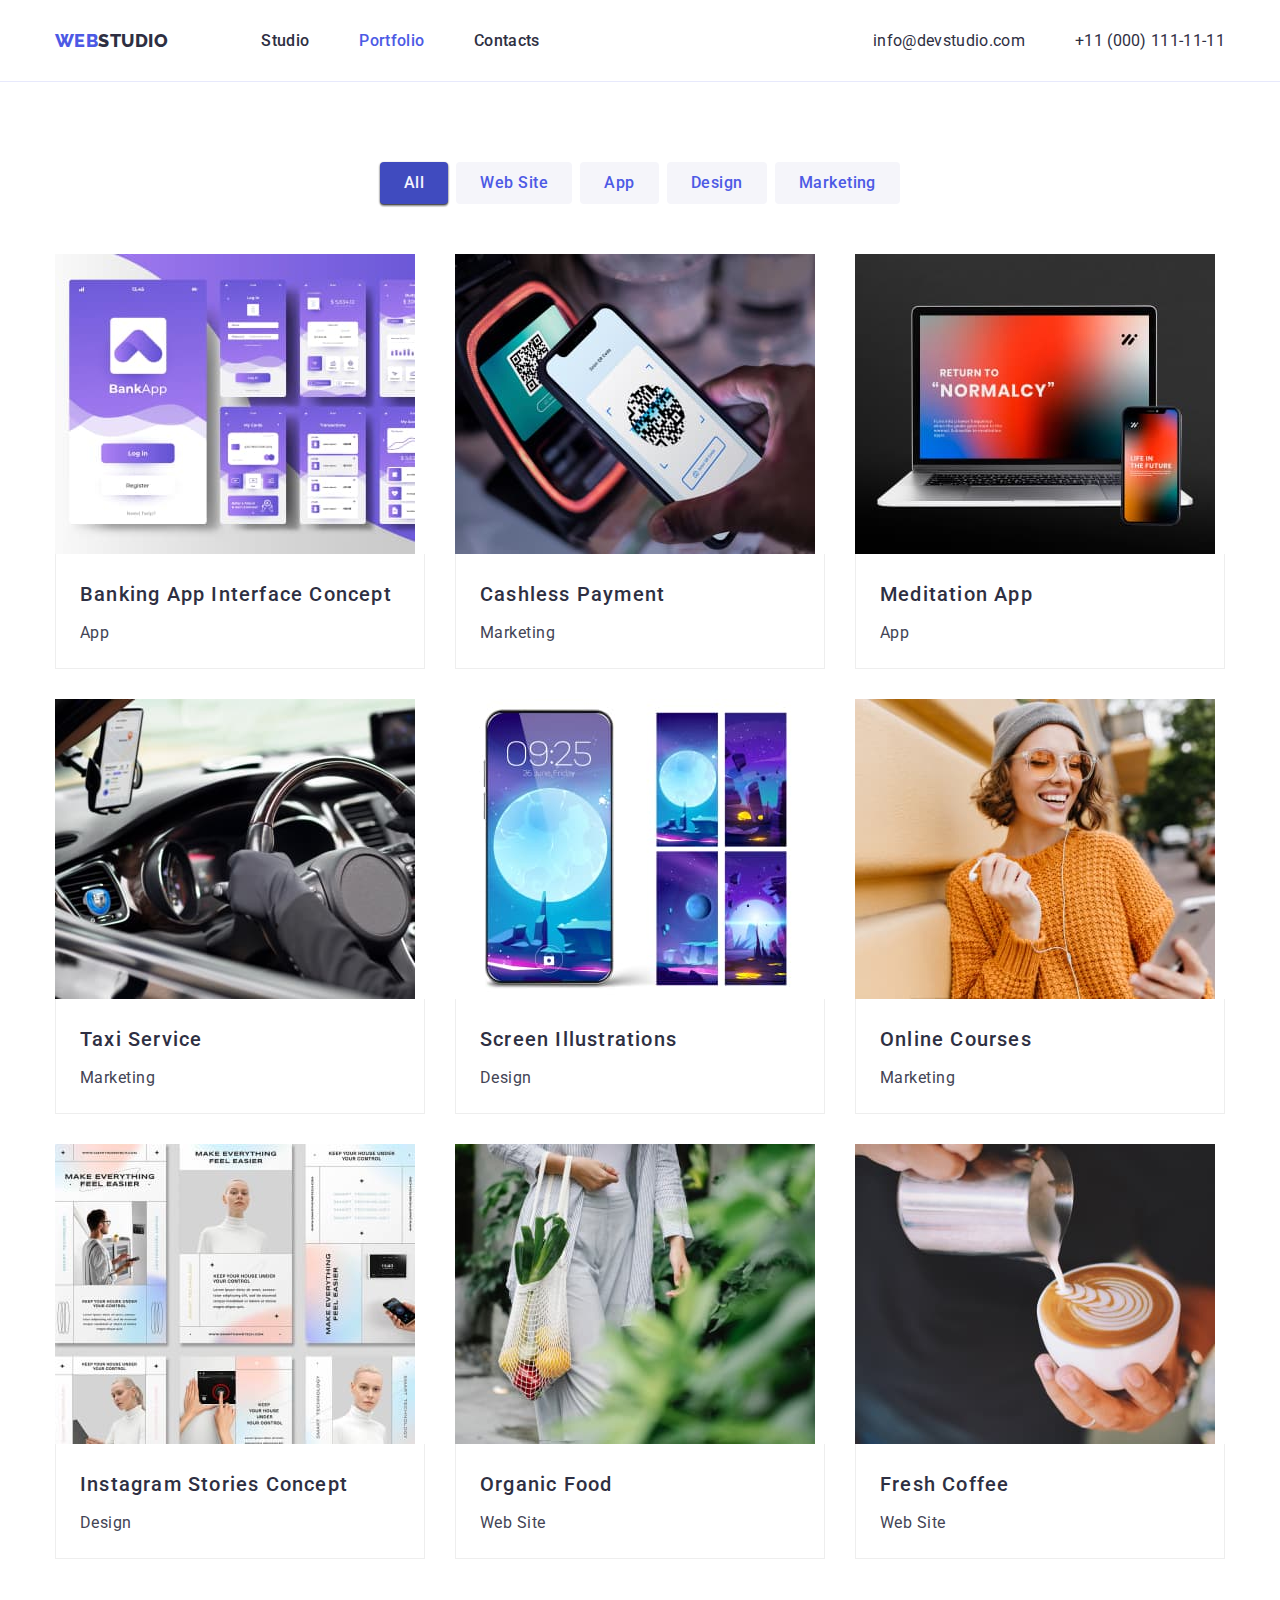
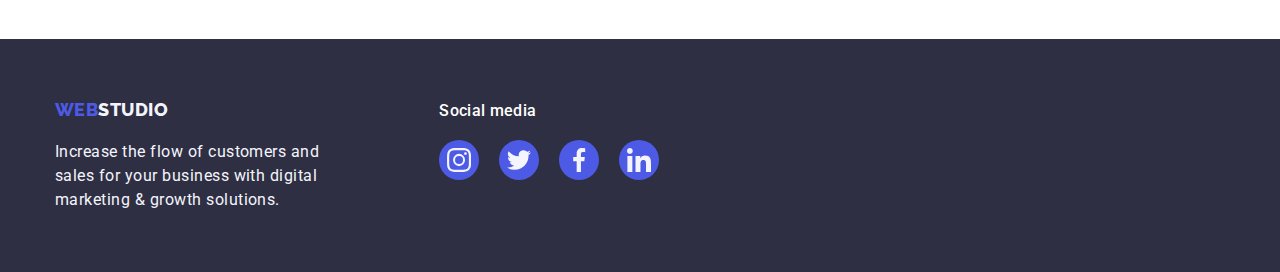
==== portfolio.html @ ef2d902b "Initial commit" ====
<!DOCTYPE html>
<html lang="en">
  <head>
    <meta charset="UTF-8" />
    <meta name="viewport" content="width=device-width, initial-scale=1.0" />
    <title>Portfolio</title>
    <link rel="preconnect" href="https://fonts.googleapis.com " />
    <link rel="preconnect" href="https://fonts.gstatic.com " crossorigin />
    <link
      rel="stylesheet"
      href="https://cdnjs.cloudflare.com/ajax/libs/modern-normalize/2.0.0/modern-normalize.min.css"
    />
    <link rel="stylesheet" href="./css/styles.css" />
    <link
      href="https://fonts.googleapis.com/css2?family=Raleway:wght@800&family=Roboto:wght@400;500;700;900&display=swap"
      rel="stylesheet"
    />
  </head>
  <body>
    <!-- HEADER -->

    <header class="page-header">
      <div class="container menu">
        <nav class="navigation">
          <a class="logo-link" href="#"
            ><span class="logo">WEB</span><span class="studio">STUDIO</span></a
          >
          <ul class="nav-menu list">
            <li class="item">
              <a class="page link" href="./index.html">Studio</a>
            </li>
            <li class="item">
              <a class="page current link" href="./portfolio.html">Portfolio</a>
            </li>
            <li class="item">
              <a class="page link" href="#">Contacts</a>
            </li>
          </ul>
        </nav>
        <ul class="contacts-menu list">
          <li class="item">
            <a class="contact link" href="mailto:info@devstudio.com"
              >info@devstudio.com</a
            >
          </li>
          <li class="item">
            <a class="contact link" href="tel:+110001111111"
              >+11 (000) 111-11-11</a
            >
          </li>
        </ul>
      </div>
    </header>

    <!-- MAIN -->
    <main>
      <!-- Section 1 -->
      <section class="secton">
        <div class="container">
          <ul class="filters list">
            <li class="space">
              <button class="button filter current" type="button">All</button>
            </li>
            <li class="space">
              <button class="button filter" type="button">Web Site</button>
            </li>
            <li class="space">
              <button class="button filter" type="button">App</button>
            </li>
            <li class="space">
              <button class="button filter" type="button">Design</button>
            </li>
            <li class="space">
              <button class="button filter" type="button">Marketing</button>
            </li>
          </ul>
          <!-- Section 2 -->
          <ul class="projects list">
            <li class="project-card">
              <a href="" class="project link">
                <img
                  src="images/hw2-banking-app.jpg"
                  alt="Banking App Interface"
                  width="360"
                  height="300"
                  class="image"
                />
                <div class="substrate">
                  <h2 class="name">Banking App Interface Concept</h2>
                  <p class="type">App</p>
                </div>
              </a>
            </li>
            <li class="project-card">
              <a href="" class="project link">
                <img
                  src="images/hw2-cashless.jpg"
                  alt="Cellphone with QR Codes"
                  width="360"
                  height="300"
                  class="image"
                />
                <div class="substrate">
                  <h2 class="name">Cashless Payment</h2>
                  <p class="type">Marketing</p>
                </div>
              </a>
            </li>
            <li class="project-card">
              <a href="" class="project link">
                <img
                  src="images/hw2-meditation.jpg"
                  alt="Laptop and cellphone"
                  width="360"
                  height="300"
                  class="image"
                />
                <div class="substrate">
                  <h2 class="name">Meditation App</h2>
                  <p class="type">App</p>
                </div>
              </a>
            </li>
            <li class="project-card">
              <a href="" class="project link">
                <img
                  src="images/hw2-taxi.jpg"
                  alt="Drive Wheel"
                  width="360"
                  height="300"
                  class="image"
                />
                <div class="substrate">
                  <h2 class="name">Taxi Service</h2>
                  <p class="type">Marketing</p>
                </div>
              </a>
            </li>
            <li class="project-card">
              <a href="" class="project link">
                <img
                  src="images/hw2-screen-illustrations.jpg"
                  alt="Cellphone Screen Illustrations"
                  width="360"
                  height="300"
                  class="image"
                />
                <div class="substrate">
                  <h2 class="name">Screen Illustrations</h2>
                  <p class="type">Design</p>
                </div>
              </a>
            </li>
            <li class="project-card">
              <a href="" class="project link">
                <img
                  src="images/hw2-online-courses.jpg"
                  alt="A girl wearing orange T-shrit"
                  width="360"
                  height="300"
                  class="image"
                />
                <div class="substrate">
                  <h2 class="name">Online Courses</h2>
                  <p class="type">Marketing</p>
                </div>
              </a>
            </li>
            <li class="project-card">
              <a href="" class="project link">
                <img
                  src="images/hw2-instagram-stories.jpg"
                  alt="Instagram stories"
                  width="360"
                  height="300"
                  class="image"
                />
                <div class="substrate">
                  <h2 class="name">Instagram Stories Concept</h2>
                  <p class="type">Design</p>
                </div>
              </a>
            </li>
            <li class="project-card">
              <a href="" class="project link">
                <img
                  src="images/hw2-organic-foods.jpg"
                  alt="Lady carrying a bag of foods"
                  width="360"
                  height="300"
                  class="image"
                />
                <div class="substrate">
                  <h2 class="name">Organic Food</h2>
                  <p class="type">Web Site</p>
                </div>
              </a>
            </li>
            <li class="project-card">
              <a href="" class="project link">
                <img
                  src="images/hw2-fresh-coffee.jpg"
                  alt="Coffee Art"
                  width="360"
                  height="300"
                  class="image"
                />
                <div class="substrate">
                  <h2 class="name">Fresh Coffee</h2>
                  <p class="type">Web Site</p>
                </div>
              </a>
            </li>
          </ul>
        </div>
      </section>
    </main>

    <!-- Footer -->

    <footer class="page-footer">
      <div class="container">
        <div class="footer">
          <div class="footer-address">
            <a class="logo-link footer" href="#"
              ><span class="logo">WEB</span
              ><span class="studio-2">STUDIO</span></a
            >
            <p class="footer-description">
              Increase the flow of customers and <br />
              sales for your business with digital <br />
              marketing & growth solutions.
            </p>
          </div>
          <div class="footer-block">
            <b class="footer-heading">Social media</b>
            <ul class="social-footer list">
              <li class="icon-item">
                <a
                  class="link"
                  href="https://instagram.com"
                  target="_blank"
                  rel="noopener noreferrer"
                  aria-label="Link to Instagram"
                >
                  <svg class="icon" width="24" height="24">
                    <use href="./images/icons.svg#instagram"></use>
                  </svg>
                </a>
              </li>
              <li class="icon-item">
                <a
                  class="link"
                  href="https://twitter.com"
                  target="_blank"
                  rel="noopener noreferrer"
                  aria-label="Link to Twitter"
                >
                  <svg class="icon" width="24" height="24">
                    <use href="./images/icons.svg#twitter"></use>
                  </svg>
                </a>
              </li>
              <li class="icon-item">
                <a
                  class="link"
                  href="https://facebook.com"
                  target="_blank"
                  rel="noopener noreferrer"
                  aria-label="Link to Facebook"
                >
                  <svg class="icon" width="24" height="24">
                    <use href="./images/icons.svg#facebook"></use>
                  </svg>
                </a>
              </li>
              <li class="icon-item">
                <a
                  class="link"
                  href="https://linkedin.com"
                  target="_blank"
                  rel="noopener noreferrer"
                  aria-label="Link to LinkedIn"
                >
                  <svg class="icon" width="24" height="24">
                    <use href="./images/icons.svg#linkedin"></use>
                  </svg>
                </a>
              </li>
            </ul>
          </div>
        </div>
      </div>
    </footer>
  </body>
</html>
---- css/styles.css ----
:root {
  --iris: #4d5ae5;
  --ocean: #404bbf;
  --navy-blue: #2e2f42;
  --green: #31d0aa;
  --slate: #434455;
  --light-slate: #8e8f99;
  --cornflower: #e7e9fc;
  --cloud: #f4f4fd;
  --navy-blue-modal: #2e2f42;
  --grey: #2e2f42;
  --white: #ffffff;
  --dairy: #fcfcfc;
}

/* CSS RESET */
p,
h1,
h2,
h3,
h4,
h5,
h6 {
  margin: 0;
}

html {
  box-sizing: border-box;
}

*,
*::before,
*::after {
  box-sizing: inherit;
}

img {
  display: block;
  max-width: 100%;
  height: auto;
}

.link {
  text-decoration: none;
  color: inherit;
}

/* END OF CSS RESET */

body {
  font-family: "Roboto", sans-serif;
  color: var(--slate);
  font-size: 16px;
  letter-spacing: 0.03em;
  background-color: white;
}

/* General Styles */

.container {
  width: 1200px;
  padding: 0 15px;
  margin: 0 auto;
}

.section {
  padding: 120px 0;
}

.section.no-top-padding {
  padding-top: 0px;
}

.list {
  list-style: none;
  margin: 0;
  padding: 0;
}

.menu,
.navigation,
.nav-menu,
.contacts-menu {
  display: flex;
  align-items: center;
}

.nav-menu .page,
.contacts-menu .contact {
  text-decoration: none;
  color: var(--navy-blue);
  font-weight: 500;
  font-size: 16px;
  line-height: 1.14;
  letter-spacing: 0.02em;
  display: block;
  padding-top: 32px;
  padding-bottom: 31px;
}

.contacts-menu .contact {
  font-weight: 400;
}

.benefits {
  display: flex;
  flex-wrap: wrap;
  margin-left: -30px;
  margin-top: -30px;
}

.benefits .title {
  color: var(--navyblue);
  font-size: 20px;
  font-weight: 700;
  line-height: 1.14;
  margin-bottom: 10px;
}

.benefits .item {
  flex-basis: calc(100% / 4 - 30px);
  margin-left: 30px;
  margin-top: 30px;
}

.benefits .description {
  color: var(--slate);
  line-height: 1.71;
  font-size: 16px;
  font-weight: 400;
}

.section-title {
  color: var(--navyblue);
  text-align: center;
  font-size: 36px;
  font-weight: 700;
  line-height: 1.17;
  margin-bottom: 50px;
}

.bg-team {
  background-color: var(--cloud);
}

.team .name,
.team .position {
  color: var(--navyblue);
  line-height: 1.19;
  text-align: center;
}

.team .name {
  font-size: 20px;
  font-weight: 500;
  margin-bottom: 10px;
  margin-top: 30px;
}

.team .position {
  color: var(--slate);
  font-size: 16px;
  font-weight: 400;
  margin-bottom: 10px;
}

/* End of General Styles */

/* Studio */

/* Header */

.page-header {
  border-bottom: 1px solid var(--cornflower);
}

.nav-menu {
  margin-left: 93px;
}

.contacts-menu {
  margin-left: auto;
}

.logo-link {
  font-size: 0;
  text-decoration: none;
}

.logo-link > span {
  font-size: 18px;
}

.logo,
.studio,
.studio-2 {
  display: inline-block;
  color: var(--iris);
  font-family: "Raleway", sans-serif;
  font-weight: 800;
  line-height: 1.2;
}

.studio {
  color: var(--navyblue, #2e2f42);
}

.nav-menu .page:hover,
.nav-menu .page:focus,
.nav-menu .page.current,
.contacts-menu .contact:hover,
.contacts-menu .contact:focus {
  color: var(--iris);
}

.nav-menu .item:not(:last-child),
.contacts-menu .item:not(:last-child) {
  margin-right: 50px;
}

.nav-menu .item {
  font-size: 16px;
}

.hero {
  padding: 200px 0;
  text-align: center;
  margin: 0 auto;
  background: var(--navy-blue);
  background-image: url(../images/hero-bg.jpg),
    linear-gradient(rgba(25, 28, 38, 0.2), rgba(25, 28, 38, 0.2));
  background-repeat: no-repeat;
  background-position: center;
  background-size: cover;
  background-blend-mode: soft-light;
}

/* Section 1 */

.hero-title {
  color: var(--white);
  text-align: center;
  font-size: 56px;
  font-weight: 700;
  line-height: 1.36;
  letter-spacing: 0.06em;
  margin-bottom: 30px;
}

.button {
  border-color: transparent;
  font-family: inherit;
  letter-spacing: 0.03em;
  border-radius: 4px;
  font-size: 16px;
  cursor: pointer;
}

.button.primary {
  color: white;
  background: var(--iris);
  font-weight: 500;
  line-height: 1.87;
  letter-spacing: 0.06em;
  padding: 10px 32px;
  box-shadow: 0px 4px 4px 0px rgba(0, 0, 0, 0.15);
}

.button.primary:hover,
.button.primary:focus {
  background: var(--ocean);
}

/* Advantages Section */
/* Section 2 */

.benefits .icon {
  height: 120px;
  border-radius: 4px;
  padding: 24px 100px;
  margin-bottom: 8px;
  border-radius: 4px;
  background-color: var(--cloud);

  display: flex;
  justify-content: center;
  align-items: center;

  color: var(--navy-blue);
}

.antenna,
.clock,
.diagram,
.astronaut {
  fill: currentColor;
}

/* Section 3 */

.what-we-do {
  display: flex;
  flex-wrap: wrap;
  margin-right: -30px;
  margin-left: -30px;
}

.what-we-do .item {
  width: calc(100% / 3 - 30px);
  margin-left: 30px;
  margin-top: 30px;
}

/* Section 4 */

.team {
  display: flex;
  flex-wrap: wrap;
  margin-top: 30px;
  margin-left: 30px;
}

.team .item {
  padding-bottom: 30px;
  margin-left: 30px;
  margin-top: 30px;
  background-color: white;
  flex-basis: calc(100% / 4 - 30px);
  border-radius: 0px 0px 4px 4px;
  box-shadow: 0px 1px 3px rgba(0, 0, 0, 0.12), 0px 1px 1px rgba(0, 0, 0, 0.14),
    0px 2px 1px rgba(0, 0, 0, 0.12);
}

.social-team {
  display: flex;
  justify-content: center;
  gap: 24px;
  /* flex-wrap: wrap;
  margin-top: 10px;
  margin-left: 30px; */
}

/* .icon-item {
  width: 40px;
  height: 40px;
} */

.icon-item .link {
  width: 40px;
  height: 40px;
  border-radius: 50%;

  /* margin-left: 30px;
  margin-top: 30px;
  flex-basis: calc(100% / 4 - 30px); */

  display: flex;
  align-items: center;
  justify-content: center;

  color: var(--cloud);
  background-color: var(--iris);
}

.icon-item .link:hover,
.icon-item .link:focus {
  background-color: var(--green);
}

.icon-item .link:active {
  background-color: var(--green);
}

.social-team .icon {
  fill: currentColor;
}

.substrate {
  background-color: white;
  padding: 20px 24px;
  border: 1px solid #eeeeee;
  border-top: 0;
}

/* Customers Section */

.partners {
  display: flex;
  flex-wrap: wrap;
  margin-top: -30px;
  margin-left: -30px;
}

.partners .item {
  width: calc(100% / 6 - 30px);
  margin-top: 30px;
  margin-left: 30px;
}

.partners .link {
  width: 168px;
  height: 88px;
  border: 1px solid var(--light-slate);
  border-radius: 4px;
  display: inline-flex;
  justify-content: center;
  align-items: center;
  color: var(--light-slate);
}

.partners .icon {
  width: 100px;
  height: 60px;
  fill: currentColor;
}

.partners .link:hover,
.partners .link:focus {
  border-color: var(--ocean);
  color: var(--ocean);
}

.partners .link:active {
  border-color: var(--green);
  color: var(--green);
}

/* Footer */

.page-footer {
  padding: 60px 0;
  background: var(--navy-blue);
}

.page-footer .studio-2 {
  color: var(--cloud);
}

.footer-description {
  color: var(--cloud);
  margin-top: 17.5px;
  font-size: 16px;
  font-weight: 400;
  line-height: 1.5;
}

.logo-link.footer {
  margin-bottom: 20px;
}

.footer-heading {
  color: var(--white);
  font-size: 16px;
  font-weight: 500;
  line-height: 1.5;
  letter-spacing: 0.02rem;
  margin-bottom: 20px;
}

.social-footer {
  display: flex;
  justify-content: flex-start;
  gap: 20px;
}

.icon-item .icon {
  fill: currentColor;
}

.footer {
  display: flex;
  flex-wrap: wrap;
}

.footer-address {
  margin-right: 120px;
}

.social-footer .icon-item {
  margin-top: 17.5px;
}

/* Portfolio */

/* Buttons */

.filters {
  display: flex;
  justify-content: center;
  margin-bottom: 50px;
  margin-top: 80px;
}

.filters .space + .space {
  margin-left: 8px;
}

.button.filter {
  color: var(--iris);
  background-color: #f5f5fa;
  font-weight: 500;
  line-height: 1.62;
  padding: 6px 22px;
}

.button.filter:hover,
.button.filter:focus,
.button.filter.current {
  background: var(--ocean);
  color: var(--cloud);
  box-shadow: 0px 3px 1px rgba(0, 0, 0, 0.1), 0px 1px 2px rgba(0, 0, 0, 0.8),
    0px 2px 2px rgba(0, 0, 0, 0.12);
}

.projects {
  display: flex;
  flex-wrap: wrap;
  margin-left: -30px;
  margin-top: -30px;
  margin-bottom: 80px;
}

.project .name {
  color: var(--navy-blue);
  font-size: 20px;
  font-weight: 500;
  line-height: 2;
  letter-spacing: 0.06em;
  margin-bottom: 4px;
}

.project .type {
  color: var(--slate);
  font-weight: 400;
  font-size: 16px;
  line-height: 1.87;
}

.project-card {
  flex-basis: calc(100% / 3 - 30px);
  margin-left: 30px;
  margin-top: 30px;
}

.project-card:hover,
.project-card:focus {
  box-shadow: 0px 3px 1px rgba(0, 0, 0, 0.1), 0px 1px 2px rgba(0, 0, 0, 0.8),
    0px 2px 2px rgba(0, 0, 0, 0.12);
}
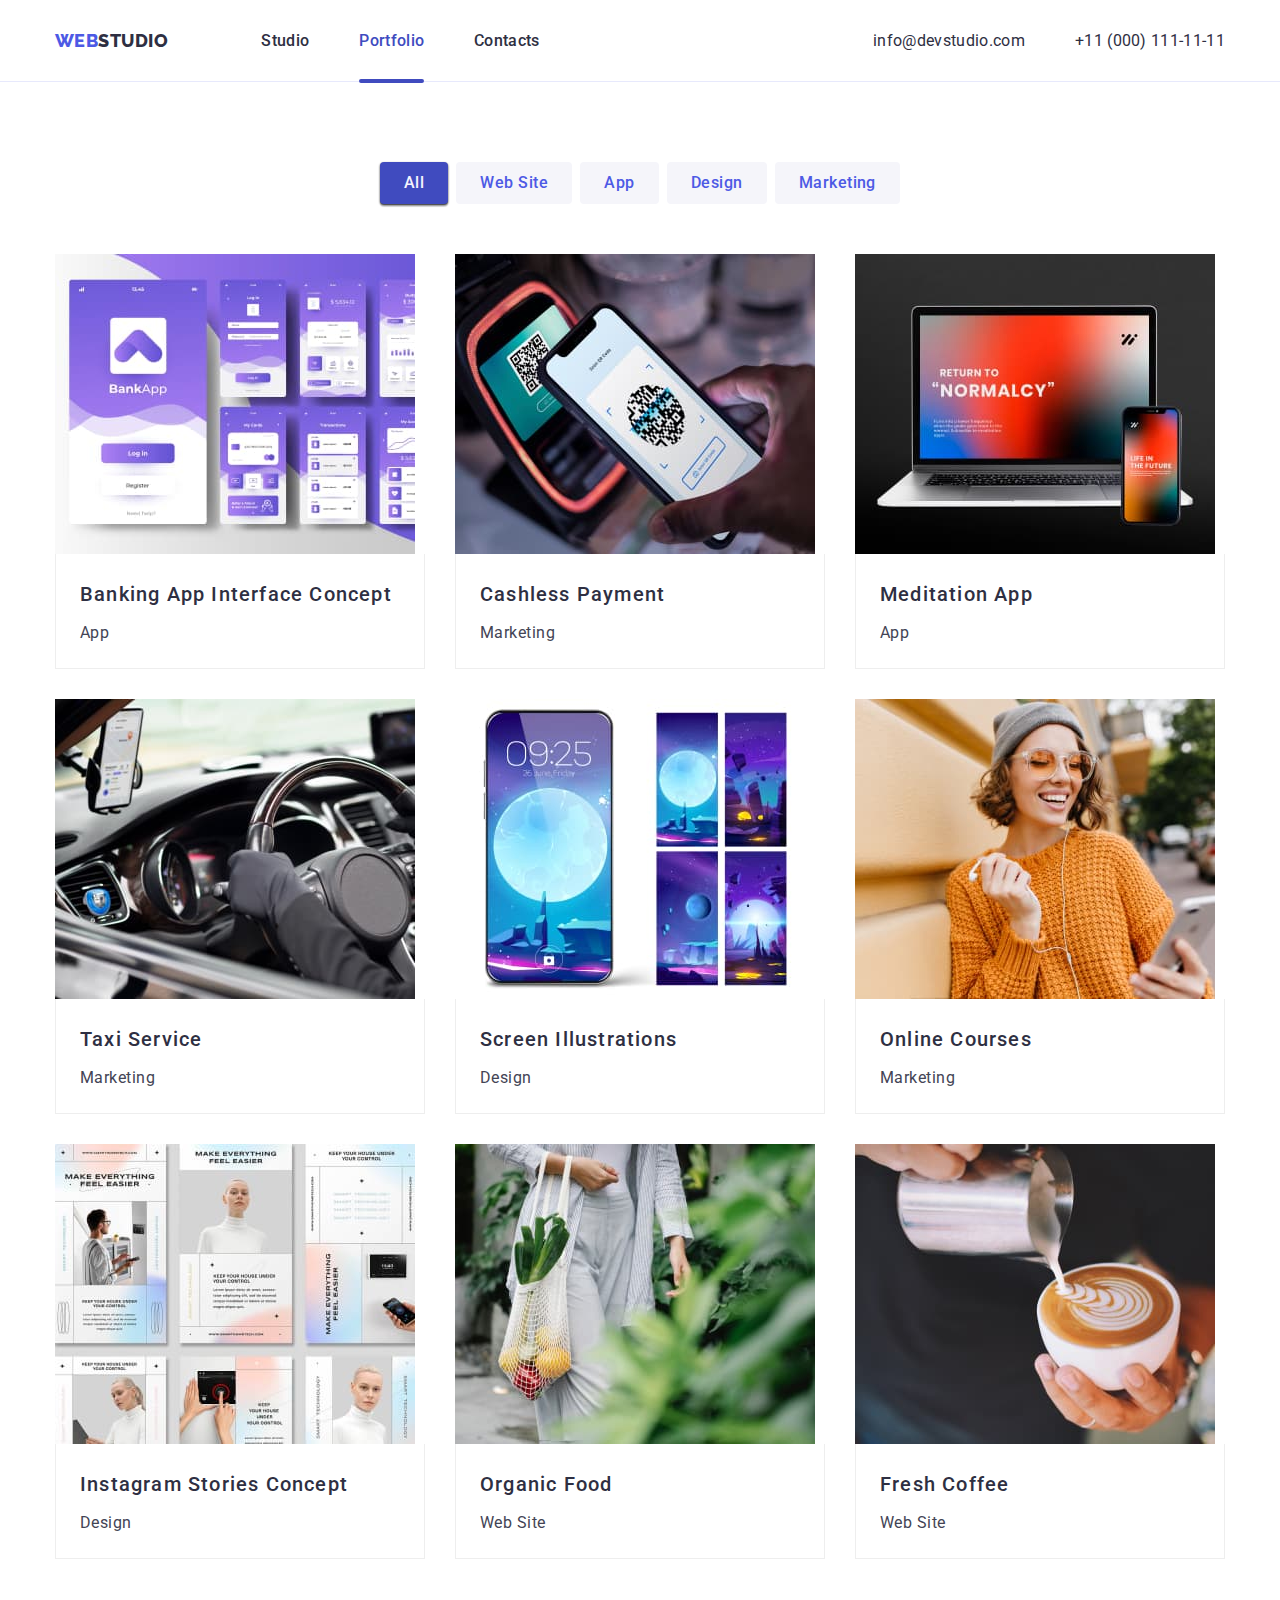
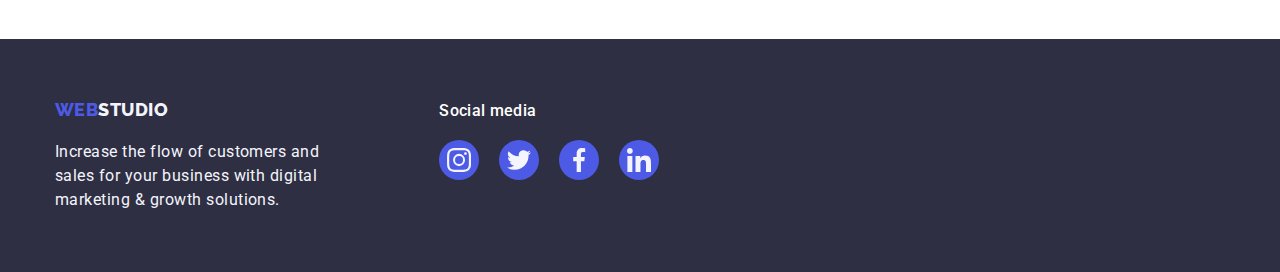
==== commit fbfd54fb: "First edit" ====
--- a/portfolio.html
+++ b/portfolio.html
@@ -78,13 +78,20 @@
           <ul class="projects list">
             <li class="project-card">
               <a href="" class="project link">
-                <img
-                  src="images/hw2-banking-app.jpg"
-                  alt="Banking App Interface"
-                  width="360"
-                  height="300"
-                  class="image"
-                />
+                <div class="project-image">
+                  <img
+                    src="images/hw2-banking-app.jpg"
+                    alt="Banking App Interface"
+                    width="360"
+                    height="300"
+                    class="image"
+                  />
+                  <p class="project-text">
+                    14 Stylish and User-Friendly App Design Concepts · Task
+                    Manager App · Calorie Tracker App · Exotic Fruit Ecommerce
+                    App · Cloud Storage App
+                  </p>
+                </div>
                 <div class="substrate">
                   <h2 class="name">Banking App Interface Concept</h2>
                   <p class="type">App</p>
@@ -93,13 +100,20 @@
             </li>
             <li class="project-card">
               <a href="" class="project link">
-                <img
-                  src="images/hw2-cashless.jpg"
-                  alt="Cellphone with QR Codes"
-                  width="360"
-                  height="300"
-                  class="image"
-                />
+                <div class="project-image">
+                  <img
+                    src="images/hw2-cashless.jpg"
+                    alt="Cellphone with QR Codes"
+                    width="360"
+                    height="300"
+                    class="image"
+                  />
+                  <p class="project-text">
+                    14 Stylish and User-Friendly App Design Concepts · Task
+                    Manager App · Calorie Tracker App · Exotic Fruit Ecommerce
+                    App · Cloud Storage App
+                  </p>
+                </div>
                 <div class="substrate">
                   <h2 class="name">Cashless Payment</h2>
                   <p class="type">Marketing</p>
@@ -108,13 +122,20 @@
             </li>
             <li class="project-card">
               <a href="" class="project link">
-                <img
-                  src="images/hw2-meditation.jpg"
-                  alt="Laptop and cellphone"
-                  width="360"
-                  height="300"
-                  class="image"
-                />
+                <div class="project-image">
+                  <img
+                    src="images/hw2-meditation.jpg"
+                    alt="Laptop and cellphone"
+                    width="360"
+                    height="300"
+                    class="image"
+                  />
+                  <p class="project-text">
+                    14 Stylish and User-Friendly App Design Concepts · Task
+                    Manager App · Calorie Tracker App · Exotic Fruit Ecommerce
+                    App · Cloud Storage App
+                  </p>
+                </div>
                 <div class="substrate">
                   <h2 class="name">Meditation App</h2>
                   <p class="type">App</p>
@@ -123,13 +144,20 @@
             </li>
             <li class="project-card">
               <a href="" class="project link">
-                <img
-                  src="images/hw2-taxi.jpg"
-                  alt="Drive Wheel"
-                  width="360"
-                  height="300"
-                  class="image"
-                />
+                <div class="project-image">
+                  <img
+                    src="images/hw2-taxi.jpg"
+                    alt="Drive Wheel"
+                    width="360"
+                    height="300"
+                    class="image"
+                  />
+                  <p class="project-text">
+                    14 Stylish and User-Friendly App Design Concepts · Task
+                    Manager App · Calorie Tracker App · Exotic Fruit Ecommerce
+                    App · Cloud Storage App
+                  </p>
+                </div>
                 <div class="substrate">
                   <h2 class="name">Taxi Service</h2>
                   <p class="type">Marketing</p>
@@ -138,13 +166,20 @@
             </li>
             <li class="project-card">
               <a href="" class="project link">
-                <img
-                  src="images/hw2-screen-illustrations.jpg"
-                  alt="Cellphone Screen Illustrations"
-                  width="360"
-                  height="300"
-                  class="image"
-                />
+                <div class="project-image">
+                  <img
+                    src="images/hw2-screen-illustrations.jpg"
+                    alt="Cellphone Screen Illustrations"
+                    width="360"
+                    height="300"
+                    class="image"
+                  />
+                  <p class="project-text">
+                    14 Stylish and User-Friendly App Design Concepts · Task
+                    Manager App · Calorie Tracker App · Exotic Fruit Ecommerce
+                    App · Cloud Storage App
+                  </p>
+                </div>
                 <div class="substrate">
                   <h2 class="name">Screen Illustrations</h2>
                   <p class="type">Design</p>
@@ -153,13 +188,20 @@
             </li>
             <li class="project-card">
               <a href="" class="project link">
-                <img
-                  src="images/hw2-online-courses.jpg"
-                  alt="A girl wearing orange T-shrit"
-                  width="360"
-                  height="300"
-                  class="image"
-                />
+                <div class="project-image">
+                  <img
+                    src="images/hw2-online-courses.jpg"
+                    alt="A girl wearing orange T-shrit"
+                    width="360"
+                    height="300"
+                    class="image"
+                  />
+                  <p class="project-text">
+                    14 Stylish and User-Friendly App Design Concepts · Task
+                    Manager App · Calorie Tracker App · Exotic Fruit Ecommerce
+                    App · Cloud Storage App
+                  </p>
+                </div>
                 <div class="substrate">
                   <h2 class="name">Online Courses</h2>
                   <p class="type">Marketing</p>
@@ -168,13 +210,20 @@
             </li>
             <li class="project-card">
               <a href="" class="project link">
-                <img
-                  src="images/hw2-instagram-stories.jpg"
-                  alt="Instagram stories"
-                  width="360"
-                  height="300"
-                  class="image"
-                />
+                <div class="project-image">
+                  <img
+                    src="images/hw2-instagram-stories.jpg"
+                    alt="Instagram stories"
+                    width="360"
+                    height="300"
+                    class="image"
+                  />
+                  <p class="project-text">
+                    14 Stylish and User-Friendly App Design Concepts · Task
+                    Manager App · Calorie Tracker App · Exotic Fruit Ecommerce
+                    App · Cloud Storage App
+                  </p>
+                </div>
                 <div class="substrate">
                   <h2 class="name">Instagram Stories Concept</h2>
                   <p class="type">Design</p>
@@ -183,13 +232,20 @@
             </li>
             <li class="project-card">
               <a href="" class="project link">
-                <img
-                  src="images/hw2-organic-foods.jpg"
-                  alt="Lady carrying a bag of foods"
-                  width="360"
-                  height="300"
-                  class="image"
-                />
+                <div class="project-image">
+                  <img
+                    src="images/hw2-organic-foods.jpg"
+                    alt="Lady carrying a bag of foods"
+                    width="360"
+                    height="300"
+                    class="image"
+                  />
+                  <p class="project-text">
+                    14 Stylish and User-Friendly App Design Concepts · Task
+                    Manager App · Calorie Tracker App · Exotic Fruit Ecommerce
+                    App · Cloud Storage App
+                  </p>
+                </div>
                 <div class="substrate">
                   <h2 class="name">Organic Food</h2>
                   <p class="type">Web Site</p>
@@ -198,13 +254,20 @@
             </li>
             <li class="project-card">
               <a href="" class="project link">
-                <img
-                  src="images/hw2-fresh-coffee.jpg"
-                  alt="Coffee Art"
-                  width="360"
-                  height="300"
-                  class="image"
-                />
+                <div class="project-image">
+                  <img
+                    src="images/hw2-fresh-coffee.jpg"
+                    alt="Coffee Art"
+                    width="360"
+                    height="300"
+                    class="image"
+                  />
+                  <p class="project-text">
+                    14 Stylish and User-Friendly App Design Concepts · Task
+                    Manager App · Calorie Tracker App · Exotic Fruit Ecommerce
+                    App · Cloud Storage App
+                  </p>
+                </div>
                 <div class="substrate">
                   <h2 class="name">Fresh Coffee</h2>
                   <p class="type">Web Site</p>
--- a/css/styles.css
+++ b/css/styles.css
@@ -96,6 +96,7 @@
   display: block;
   padding-top: 32px;
   padding-bottom: 31px;
+  transition: color 250ms cubic-bezier(0.4, 0, 0.2, 1);
 }
 
 .contacts-menu .contact {
@@ -211,6 +212,23 @@
 .contacts-menu .contact:hover,
 .contacts-menu .contact:focus {
   color: var(--iris);
+}
+
+.nav-menu .page.current {
+  position: relative;
+  color: var(--ocean);
+}
+
+.nav-menu .page.current::after {
+  content: "";
+  position: absolute;
+  left: 0;
+  bottom: -2px;
+  width: 100%;
+  height: 4px;
+  border-radius: 2px;
+  border: 2px solid var(--ocean);
+  background-color: var(--ocean);
 }
 
 .nav-menu .item:not(:last-child),
@@ -264,6 +282,7 @@
   letter-spacing: 0.06em;
   padding: 10px 32px;
   box-shadow: 0px 4px 4px 0px rgba(0, 0, 0, 0.15);
+  transition: background 250ms cubic-bezier(0.4, 0, 0.2, 1);
 }
 
 .button.primary:hover,
@@ -335,31 +354,20 @@
   display: flex;
   justify-content: center;
   gap: 24px;
-  /* flex-wrap: wrap;
-  margin-top: 10px;
-  margin-left: 30px; */
-}
-
-/* .icon-item {
-  width: 40px;
-  height: 40px;
-} */
+}
 
 .icon-item .link {
   width: 40px;
   height: 40px;
   border-radius: 50%;
 
-  /* margin-left: 30px;
-  margin-top: 30px;
-  flex-basis: calc(100% / 4 - 30px); */
-
   display: flex;
   align-items: center;
   justify-content: center;
 
   color: var(--cloud);
   background-color: var(--iris);
+  transition: background-color 250ms cubic-bezier(0.4, 0, 0.2, 1);
 }
 
 .icon-item .link:hover,
@@ -373,13 +381,6 @@
 
 .social-team .icon {
   fill: currentColor;
-}
-
-.substrate {
-  background-color: white;
-  padding: 20px 24px;
-  border: 1px solid #eeeeee;
-  border-top: 0;
 }
 
 /* Customers Section */
@@ -406,6 +407,8 @@
   justify-content: center;
   align-items: center;
   color: var(--light-slate);
+  transition: border-color 250ms cubic-bezier(0.4, 0, 0.2, 1),
+    color 250ms cubic-bezier(0.4, 0, 0.2, 1);
 }
 
 .partners .icon {
@@ -501,6 +504,9 @@
   font-weight: 500;
   line-height: 1.62;
   padding: 6px 22px;
+  transition: background 250ms cubic-bezier(0.4, 0, 0.2, 1),
+    color 250ms cubic-bezier(0.4, 0, 0.2, 1),
+    box-shadow 250ms cubic-bezier(0.4, 0, 0.2, 1);
 }
 
 .button.filter:hover,
@@ -520,6 +526,13 @@
   margin-bottom: 80px;
 }
 
+.substrate {
+  background-color: white;
+  padding: 20px 24px;
+  border: 1px solid #eeeeee;
+  border-top: 0;
+}
+
 .project .name {
   color: var(--navy-blue);
   font-size: 20px;
@@ -540,6 +553,7 @@
   flex-basis: calc(100% / 3 - 30px);
   margin-left: 30px;
   margin-top: 30px;
+  transition: box-shadow 250ms cubic-bezier(0.4, 0, 0.2, 1);
 }
 
 .project-card:hover,
@@ -547,3 +561,95 @@
   box-shadow: 0px 3px 1px rgba(0, 0, 0, 0.1), 0px 1px 2px rgba(0, 0, 0, 0.8),
     0px 2px 2px rgba(0, 0, 0, 0.12);
 }
+
+.project-image {
+  position: relative;
+  overflow: hidden;
+}
+
+.project-text {
+  position: absolute;
+  top: 0;
+  height: 100%;
+  width: 100%;
+  padding: 40px 32px;
+  font-size: 16px;
+  font-weight: 400;
+  color: var(--cloud);
+  background-color: var(--iris);
+  line-height: 1.5;
+  letter-spacing: 0.03em;
+  transform: translateY(100%);
+  transition: transform 250ms cubic-bezier(0.4, 0, 0.2, 1);
+}
+
+.project-card:hover .project-text {
+  transform: translateY(0);
+}
+
+/* Order Service Modal */
+
+.backdrop {
+  position: fixed;
+  top: 0;
+  left: 0;
+  width: 100%;
+  height: 100%;
+  background-color: rgba(0, 0, 0, 0.2);
+  opacity: 1;
+  transition: opacity 250ms cubic-bezier(0.4, 0, 0.2, 1);
+}
+
+.modal {
+  position: absolute;
+  top: 58%;
+  left: 50%;
+  min-width: 408px;
+  min-height: 584px;
+  background-color: var(--dairy);
+  border-radius: 4px;
+
+  transform: translate(-50%, -50%) scale(1);
+  transition: transform 250ms cubic-bezier(0.4, 0, 0.2, 1);
+}
+
+.backdrop.is-hidden .modal {
+  transform: translate(-50%, -50%) scale(0);
+}
+
+.modal-close {
+  position: absolute;
+  top: 8px;
+  right: 8px;
+  padding: 0;
+  display: flex;
+  justify-content: center;
+  align-items: center;
+  width: 30px;
+  height: 30px;
+
+  background-color: var(--cornflower);
+  color: var(--navy-blue);
+  border: 1px solid rgba(0, 0, 0, 0.1);
+  border-radius: 15px;
+  cursor: pointer;
+
+  transition: color 250ms cubic-bezier(0.4, 0, 0.2, 1),
+    background-color 250ms cubic-bezier(0.4, 0, 0.2, 1);
+}
+
+.modal-icon {
+  fill: currentColor;
+}
+
+.modal-close:hover,
+.modal-close:focus {
+  background-color: var(--ocean);
+  color: var(--white);
+}
+
+.is-hidden {
+  visibility: none;
+  opacity: 0;
+  pointer-events: none;
+}
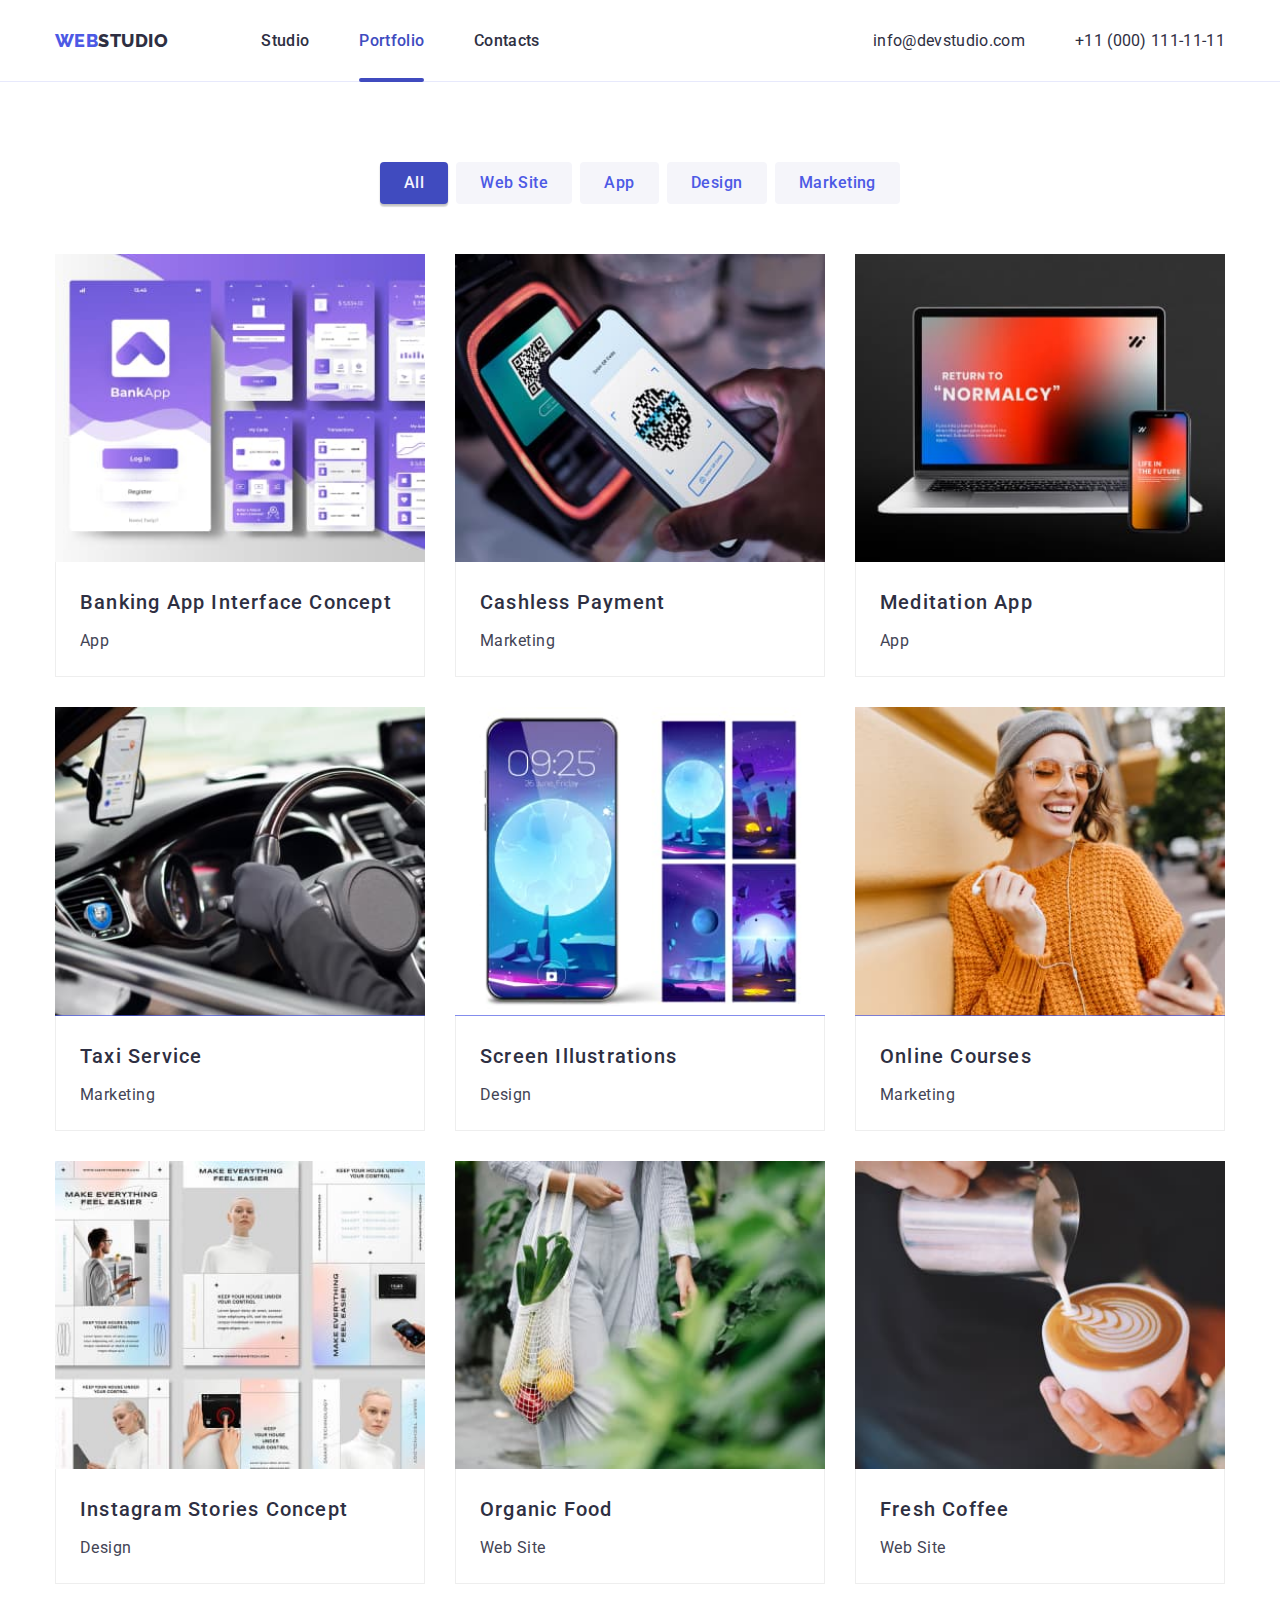
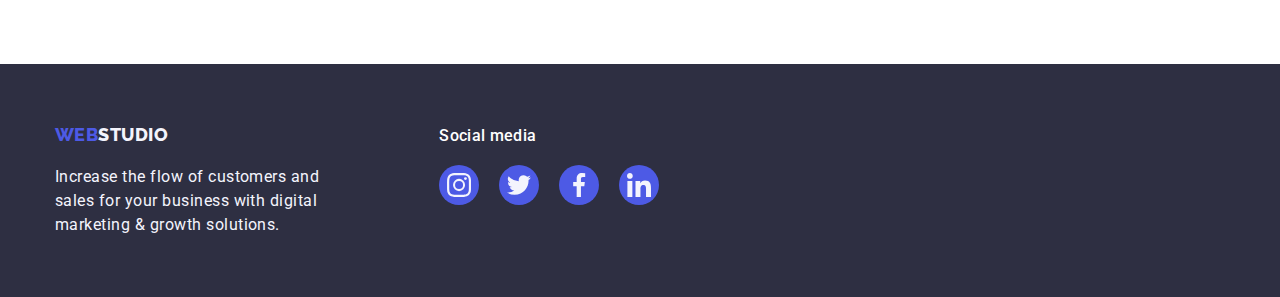
==== commit bd9a256e: "2nd Edit" ====
--- a/portfolio.html
+++ b/portfolio.html
@@ -82,15 +82,17 @@
                   <img
                     src="images/hw2-banking-app.jpg"
                     alt="Banking App Interface"
-                    width="360"
-                    height="300"
-                    class="image"
-                  />
-                  <p class="project-text">
-                    14 Stylish and User-Friendly App Design Concepts · Task
-                    Manager App · Calorie Tracker App · Exotic Fruit Ecommerce
-                    App · Cloud Storage App
-                  </p>
+                    width="370"
+                    height="300"
+                    class="image"
+                  />
+                  <div class="overlay">
+                    <p class="project-text">
+                      14 Stylish and User-Friendly App Design Concepts · Task
+                      Manager App · Calorie Tracker App · Exotic Fruit Ecommerce
+                      App · Cloud Storage App
+                    </p>
+                  </div>
                 </div>
                 <div class="substrate">
                   <h2 class="name">Banking App Interface Concept</h2>
@@ -104,15 +106,17 @@
                   <img
                     src="images/hw2-cashless.jpg"
                     alt="Cellphone with QR Codes"
-                    width="360"
-                    height="300"
-                    class="image"
-                  />
-                  <p class="project-text">
-                    14 Stylish and User-Friendly App Design Concepts · Task
-                    Manager App · Calorie Tracker App · Exotic Fruit Ecommerce
-                    App · Cloud Storage App
-                  </p>
+                    width="370"
+                    height="300"
+                    class="image"
+                  />
+                  <div class="overlay">
+                    <p class="project-text">
+                      14 Stylish and User-Friendly App Design Concepts · Task
+                      Manager App · Calorie Tracker App · Exotic Fruit Ecommerce
+                      App · Cloud Storage App
+                    </p>
+                  </div>
                 </div>
                 <div class="substrate">
                   <h2 class="name">Cashless Payment</h2>
@@ -126,15 +130,17 @@
                   <img
                     src="images/hw2-meditation.jpg"
                     alt="Laptop and cellphone"
-                    width="360"
-                    height="300"
-                    class="image"
-                  />
-                  <p class="project-text">
-                    14 Stylish and User-Friendly App Design Concepts · Task
-                    Manager App · Calorie Tracker App · Exotic Fruit Ecommerce
-                    App · Cloud Storage App
-                  </p>
+                    width="370"
+                    height="300"
+                    class="image"
+                  />
+                  <div class="overlay">
+                    <p class="project-text">
+                      14 Stylish and User-Friendly App Design Concepts · Task
+                      Manager App · Calorie Tracker App · Exotic Fruit Ecommerce
+                      App · Cloud Storage App
+                    </p>
+                  </div>
                 </div>
                 <div class="substrate">
                   <h2 class="name">Meditation App</h2>
@@ -148,15 +154,17 @@
                   <img
                     src="images/hw2-taxi.jpg"
                     alt="Drive Wheel"
-                    width="360"
-                    height="300"
-                    class="image"
-                  />
-                  <p class="project-text">
-                    14 Stylish and User-Friendly App Design Concepts · Task
-                    Manager App · Calorie Tracker App · Exotic Fruit Ecommerce
-                    App · Cloud Storage App
-                  </p>
+                    width="370"
+                    height="300"
+                    class="image"
+                  />
+                  <div class="overlay">
+                    <p class="project-text">
+                      14 Stylish and User-Friendly App Design Concepts · Task
+                      Manager App · Calorie Tracker App · Exotic Fruit Ecommerce
+                      App · Cloud Storage App
+                    </p>
+                  </div>
                 </div>
                 <div class="substrate">
                   <h2 class="name">Taxi Service</h2>
@@ -170,15 +178,17 @@
                   <img
                     src="images/hw2-screen-illustrations.jpg"
                     alt="Cellphone Screen Illustrations"
-                    width="360"
-                    height="300"
-                    class="image"
-                  />
-                  <p class="project-text">
-                    14 Stylish and User-Friendly App Design Concepts · Task
-                    Manager App · Calorie Tracker App · Exotic Fruit Ecommerce
-                    App · Cloud Storage App
-                  </p>
+                    width="370"
+                    height="300"
+                    class="image"
+                  />
+                  <div class="overlay">
+                    <p class="project-text">
+                      14 Stylish and User-Friendly App Design Concepts · Task
+                      Manager App · Calorie Tracker App · Exotic Fruit Ecommerce
+                      App · Cloud Storage App
+                    </p>
+                  </div>
                 </div>
                 <div class="substrate">
                   <h2 class="name">Screen Illustrations</h2>
@@ -192,15 +202,17 @@
                   <img
                     src="images/hw2-online-courses.jpg"
                     alt="A girl wearing orange T-shrit"
-                    width="360"
-                    height="300"
-                    class="image"
-                  />
-                  <p class="project-text">
-                    14 Stylish and User-Friendly App Design Concepts · Task
-                    Manager App · Calorie Tracker App · Exotic Fruit Ecommerce
-                    App · Cloud Storage App
-                  </p>
+                    width="370"
+                    height="300"
+                    class="image"
+                  />
+                  <div class="overlay">
+                    <p class="project-text">
+                      14 Stylish and User-Friendly App Design Concepts · Task
+                      Manager App · Calorie Tracker App · Exotic Fruit Ecommerce
+                      App · Cloud Storage App
+                    </p>
+                  </div>
                 </div>
                 <div class="substrate">
                   <h2 class="name">Online Courses</h2>
@@ -214,15 +226,17 @@
                   <img
                     src="images/hw2-instagram-stories.jpg"
                     alt="Instagram stories"
-                    width="360"
-                    height="300"
-                    class="image"
-                  />
-                  <p class="project-text">
-                    14 Stylish and User-Friendly App Design Concepts · Task
-                    Manager App · Calorie Tracker App · Exotic Fruit Ecommerce
-                    App · Cloud Storage App
-                  </p>
+                    width="370"
+                    height="300"
+                    class="image"
+                  />
+                  <div class="overlay">
+                    <p class="project-text">
+                      14 Stylish and User-Friendly App Design Concepts · Task
+                      Manager App · Calorie Tracker App · Exotic Fruit Ecommerce
+                      App · Cloud Storage App
+                    </p>
+                  </div>
                 </div>
                 <div class="substrate">
                   <h2 class="name">Instagram Stories Concept</h2>
@@ -236,15 +250,17 @@
                   <img
                     src="images/hw2-organic-foods.jpg"
                     alt="Lady carrying a bag of foods"
-                    width="360"
-                    height="300"
-                    class="image"
-                  />
-                  <p class="project-text">
-                    14 Stylish and User-Friendly App Design Concepts · Task
-                    Manager App · Calorie Tracker App · Exotic Fruit Ecommerce
-                    App · Cloud Storage App
-                  </p>
+                    width="370"
+                    height="300"
+                    class="image"
+                  />
+                  <div class="overlay">
+                    <p class="project-text">
+                      14 Stylish and User-Friendly App Design Concepts · Task
+                      Manager App · Calorie Tracker App · Exotic Fruit Ecommerce
+                      App · Cloud Storage App
+                    </p>
+                  </div>
                 </div>
                 <div class="substrate">
                   <h2 class="name">Organic Food</h2>
@@ -258,15 +274,17 @@
                   <img
                     src="images/hw2-fresh-coffee.jpg"
                     alt="Coffee Art"
-                    width="360"
-                    height="300"
-                    class="image"
-                  />
-                  <p class="project-text">
-                    14 Stylish and User-Friendly App Design Concepts · Task
-                    Manager App · Calorie Tracker App · Exotic Fruit Ecommerce
-                    App · Cloud Storage App
-                  </p>
+                    width="370"
+                    height="300"
+                    class="image"
+                  />
+                  <div class="overlay">
+                    <p class="project-text">
+                      14 Stylish and User-Friendly App Design Concepts · Task
+                      Manager App · Calorie Tracker App · Exotic Fruit Ecommerce
+                      App · Cloud Storage App
+                    </p>
+                  </div>
                 </div>
                 <div class="substrate">
                   <h2 class="name">Fresh Coffee</h2>
--- a/css/styles.css
+++ b/css/styles.css
@@ -113,7 +113,7 @@
 .benefits .title {
   color: var(--navyblue);
   font-size: 20px;
-  font-weight: 700;
+  font-weight: 500;
   line-height: 1.14;
   margin-bottom: 10px;
 }
@@ -223,7 +223,7 @@
   content: "";
   position: absolute;
   left: 0;
-  bottom: -2px;
+  bottom: -1px;
   width: 100%;
   height: 4px;
   border-radius: 2px;
@@ -514,7 +514,7 @@
 .button.filter.current {
   background: var(--ocean);
   color: var(--cloud);
-  box-shadow: 0px 3px 1px rgba(0, 0, 0, 0.1), 0px 1px 2px rgba(0, 0, 0, 0.8),
+  box-shadow: 0px 3px 1px rgba(0, 0, 0, 0.1), 0px 1px 2px rgba(0, 0, 0, 0.08),
     0px 2px 2px rgba(0, 0, 0, 0.12);
 }
 
@@ -567,7 +567,7 @@
   overflow: hidden;
 }
 
-.project-text {
+.overlay {
   position: absolute;
   top: 0;
   height: 100%;
@@ -583,7 +583,7 @@
   transition: transform 250ms cubic-bezier(0.4, 0, 0.2, 1);
 }
 
-.project-card:hover .project-text {
+.project-card:hover .overlay {
   transform: translateY(0);
 }
 
@@ -602,7 +602,7 @@
 
 .modal {
   position: absolute;
-  top: 58%;
+  top: 50%;
   left: 50%;
   min-width: 408px;
   min-height: 584px;
